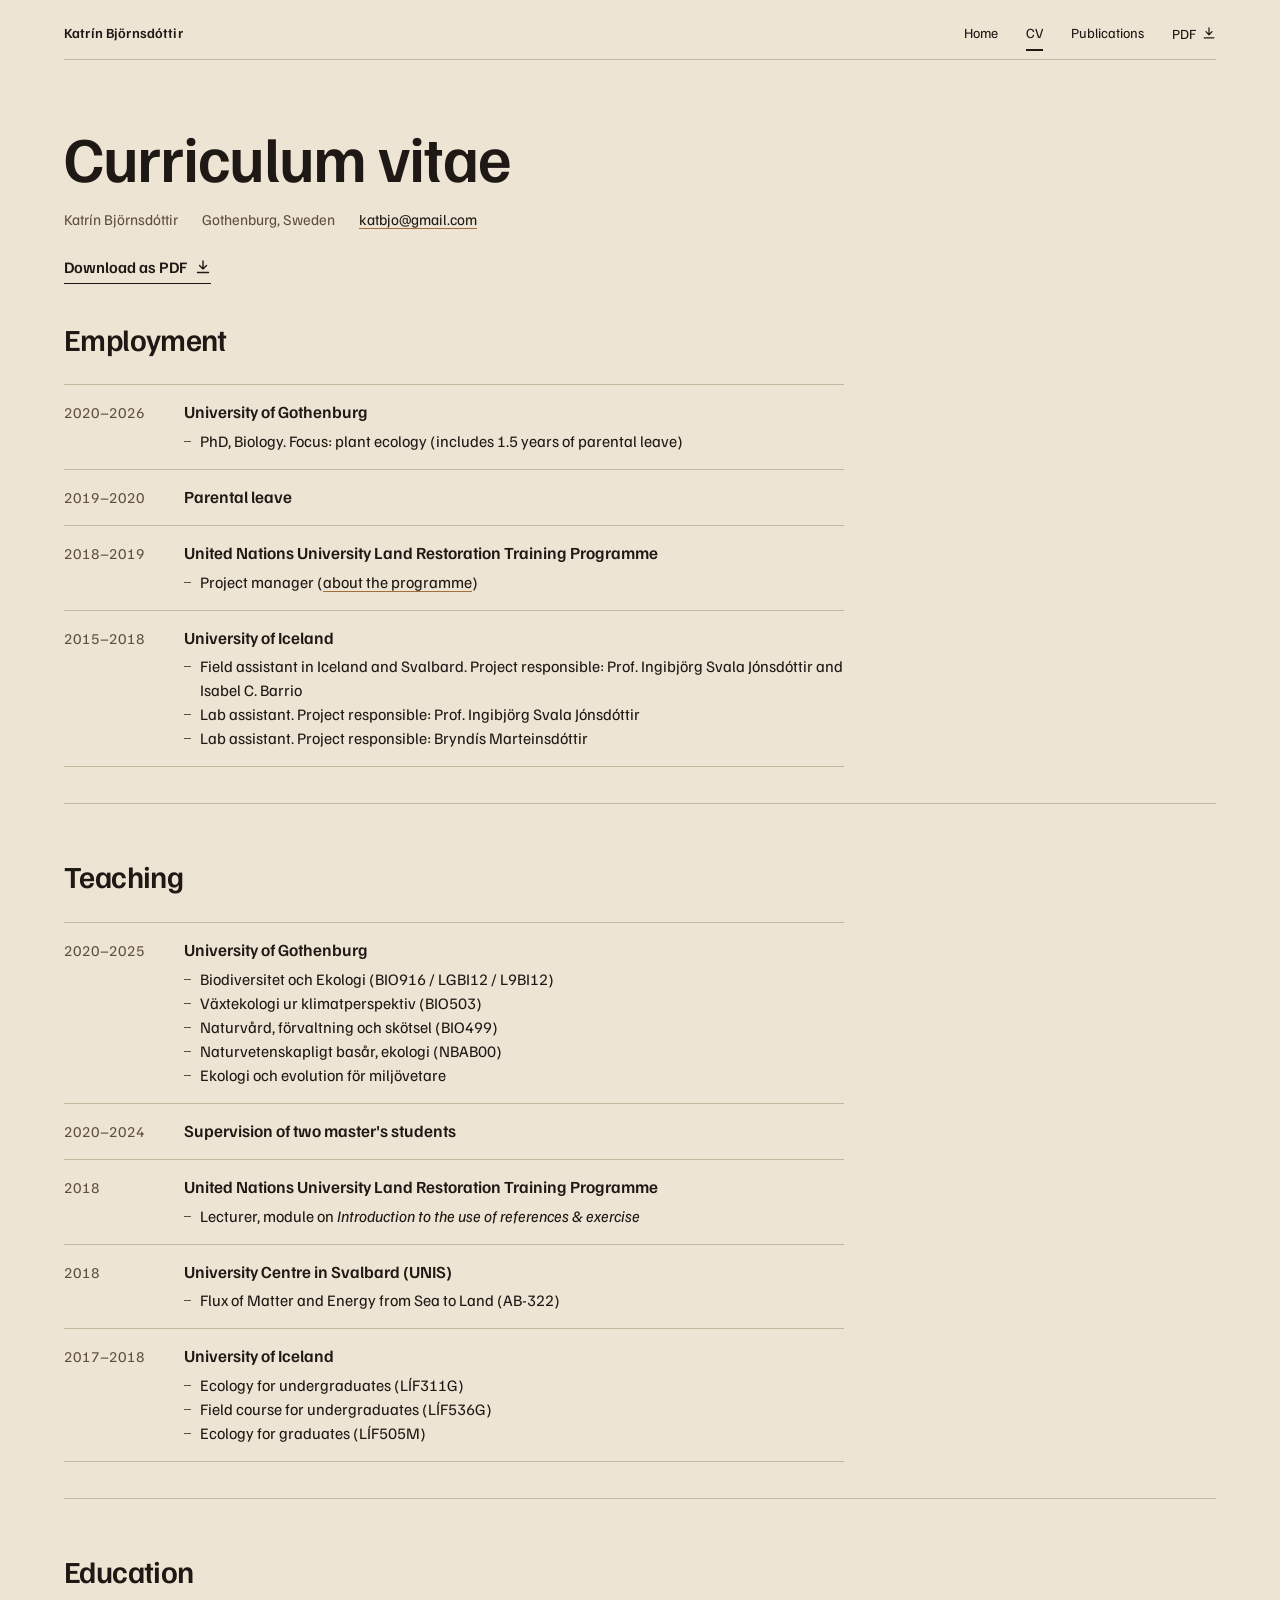
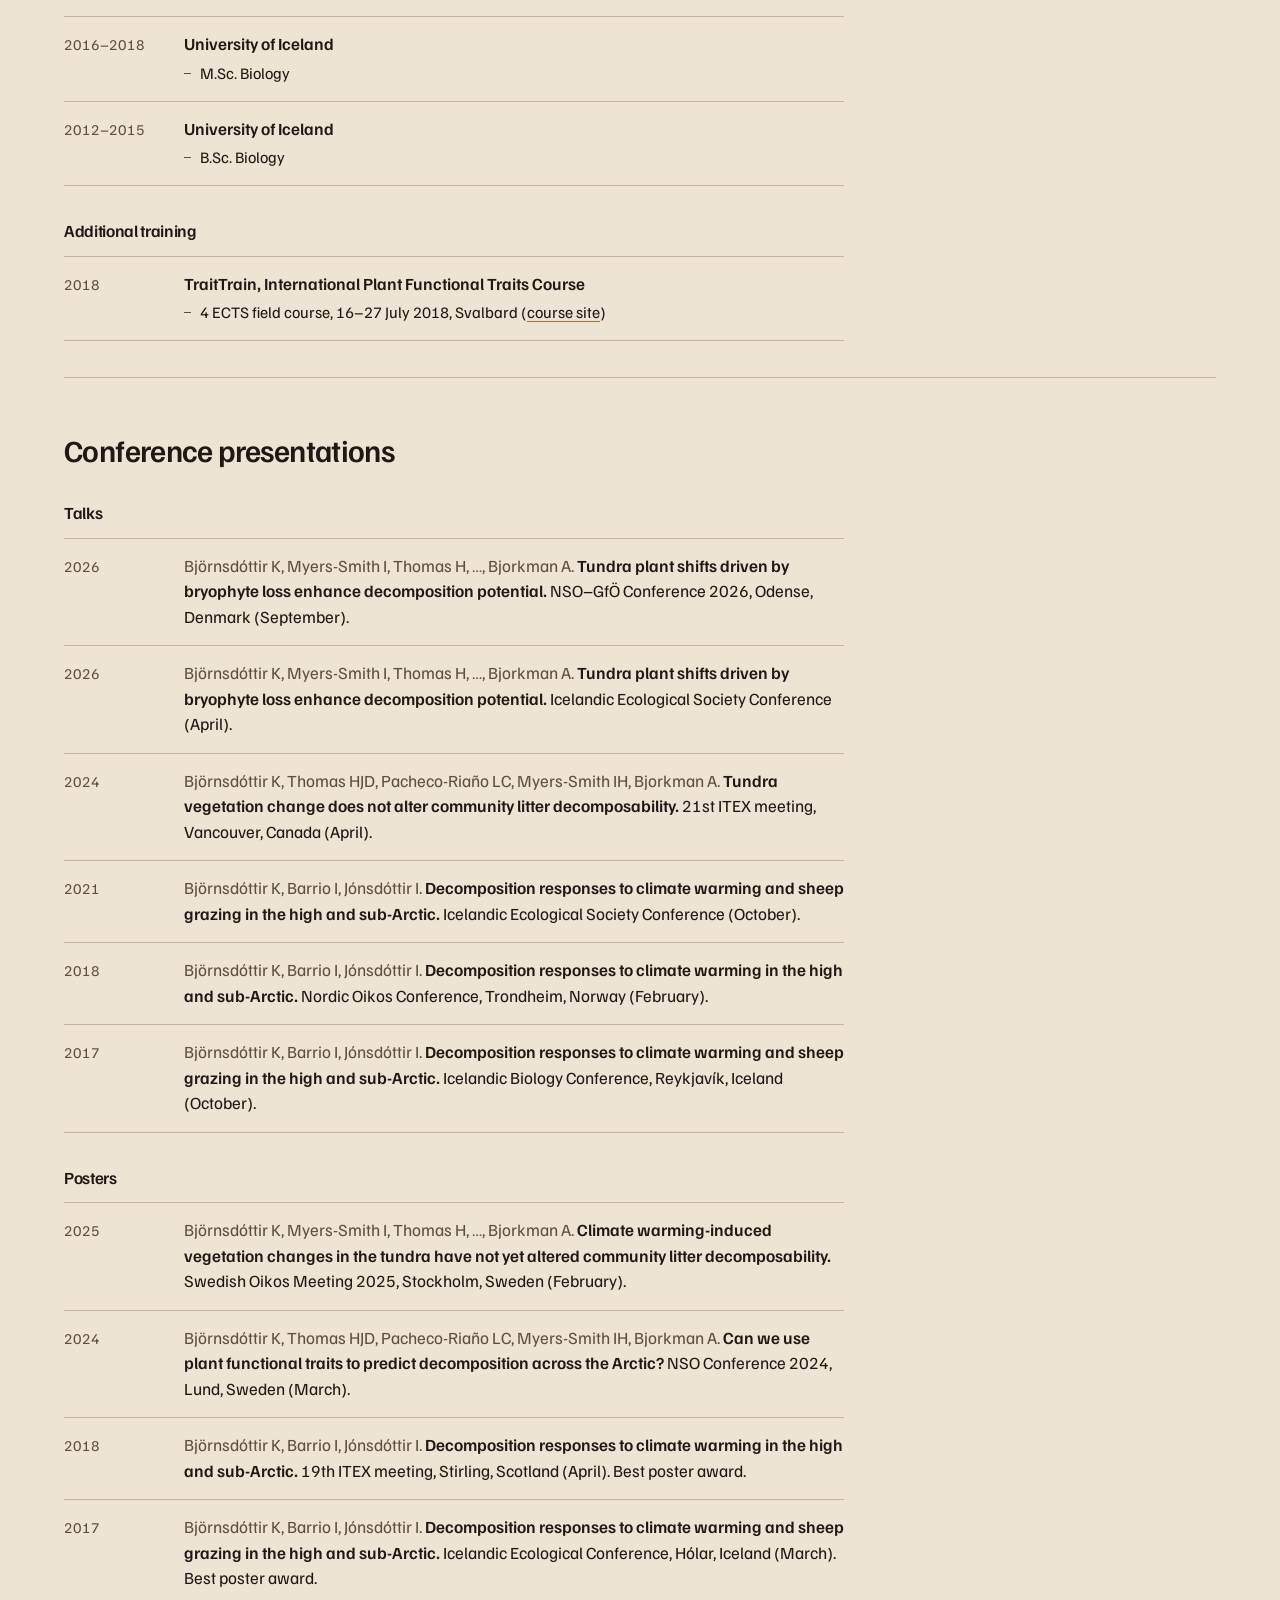
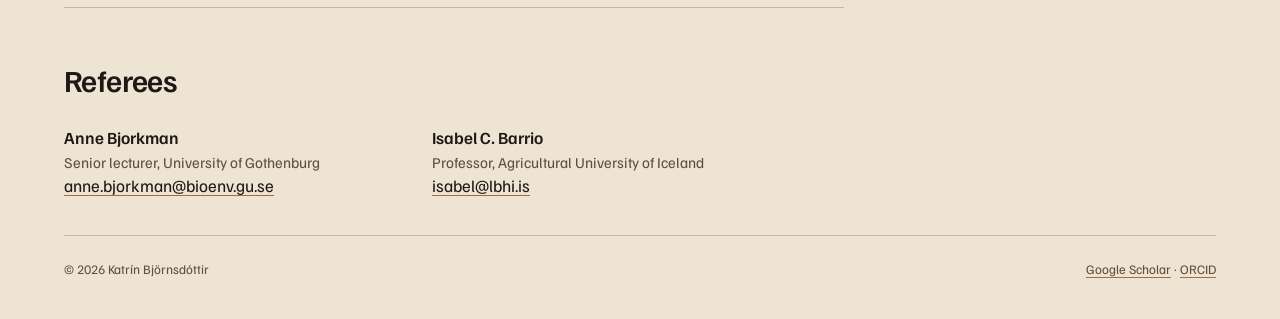
==== cv.html @ f055df45 "Rebuild site: hero landing page, CV and publications with PDF downloads Replace the 2019 page with a" ====
<!DOCTYPE html>
<html lang="en">
<head>
<meta charset="utf-8">
<meta name="viewport" content="width=device-width, initial-scale=1">
<title>CV · Katrín Björnsdóttir</title>
<meta name="description" content="Curriculum vitae of Katrín Björnsdóttir, plant ecologist, University of Gothenburg.">
<link rel="icon" href="favicon.ico">
<link rel="stylesheet" href="style.css">
</head>
<body>
<div class="page">
<header class="top">
  <a class="mark" href="index.html">Katrín Björnsdóttir</a>
  <nav class="nav" aria-label="Pages"><a href="index.html">Home</a><a href="cv.html" aria-current="page">CV</a><a href="publications.html">Publications</a><a class="dl" href="cv.pdf" download>PDF <svg class="ic" viewBox="0 0 16 16" aria-hidden="true"><path d="M8 2v8M4.5 6.5 8 10l3.5-3.5M2.5 13.5h11"/></svg></a></nav>
</header>
<main>

<div class="print-head"><span>Katrín Björnsdóttir · Curriculum vitae</span><span>Gothenburg, Sweden · katbjo@gmail.com</span></div>
<section id="employment">
  <figure class="cv-portrait"><img src="assets/images/Kata_3.jpg" alt="" width="2400" height="2863"></figure>
  <h1>Curriculum vitae</h1>
  <div class="meta"><span>Katrín Björnsdóttir</span><span>Gothenburg, Sweden</span><a href="mailto:katbjo@gmail.com">katbjo@gmail.com</a></div>
  <div class="actions"><a class="btn" href="cv.pdf" download>Download as PDF <svg class="ic" viewBox="0 0 16 16" aria-hidden="true"><path d="M8 2v8M4.5 6.5 8 10l3.5-3.5M2.5 13.5h11"/></svg></a></div>
  <h2>Employment</h2>
  <dl class="entries">
<div class="row"><dt>2020–2026</dt><dd><span class="org">University of Gothenburg</span>
<ul><li>PhD, Biology. Focus: plant ecology (includes 1.5 years of parental leave)</li></ul>
</dd></div>
<div class="row"><dt>2019–2020</dt><dd><span class="org">Parental leave</span>
</dd></div>
<div class="row"><dt>2018–2019</dt><dd><span class="org">United Nations University Land Restoration Training Programme</span>
<ul><li>Project manager (<a href="https://www.grocentre.is/lrt/about-lrt/mission-lrt">about the programme</a>)</li></ul>
</dd></div>
<div class="row"><dt>2015–2018</dt><dd><span class="org">University of Iceland</span>
<ul><li>Field assistant in Iceland and Svalbard. Project responsible: Prof. Ingibjörg Svala Jónsdóttir and Isabel C. Barrio</li><li>Lab assistant. Project responsible: Prof. Ingibjörg Svala Jónsdóttir</li><li>Lab assistant. Project responsible: Bryndís Marteinsdóttir</li></ul>
</dd></div>
</dl>
</section>
<section id="teaching">
  <h2>Teaching</h2>
  <dl class="entries">
<div class="row"><dt>2020–2025</dt><dd><span class="org">University of Gothenburg</span>
<ul><li>Biodiversitet och Ekologi (BIO916 / LGBI12 / L9BI12)</li><li>Växtekologi ur klimatperspektiv (BIO503)</li><li>Naturvård, förvaltning och skötsel (BIO499)</li><li>Naturvetenskapligt basår, ekologi (NBAB00)</li><li>Ekologi och evolution för miljövetare</li></ul>
</dd></div>
<div class="row"><dt>2020–2024</dt><dd><span class="org">Supervision of two master's students</span>
</dd></div>
<div class="row"><dt>2018</dt><dd><span class="org">United Nations University Land Restoration Training Programme</span>
<ul><li>Lecturer, module on <i>Introduction to the use of references &amp; exercise</i></li></ul>
</dd></div>
<div class="row"><dt>2018</dt><dd><span class="org">University Centre in Svalbard (UNIS)</span>
<ul><li>Flux of Matter and Energy from Sea to Land (AB-322)</li></ul>
</dd></div>
<div class="row"><dt>2017–2018</dt><dd><span class="org">University of Iceland</span>
<ul><li>Ecology for undergraduates (LÍF311G)</li><li>Field course for undergraduates (LÍF536G)</li><li>Ecology for graduates (LÍF505M)</li></ul>
</dd></div>
</dl>
</section>
<section id="education">
  <h2>Education</h2>
  <dl class="entries">
<div class="row"><dt>2016–2018</dt><dd><span class="org">University of Iceland</span>
<ul><li>M.Sc. Biology</li></ul>
</dd></div>
<div class="row"><dt>2012–2015</dt><dd><span class="org">University of Iceland</span>
<ul><li>B.Sc. Biology</li></ul>
</dd></div>
</dl>
  <h3>Additional training</h3>
  <dl class="entries">
<div class="row"><dt>2018</dt><dd><span class="org">TraitTrain, International Plant Functional Traits Course</span>
<ul><li>4 ECTS field course, 16–27 July 2018, Svalbard (<a href="https://biopraksis.w.uib.no/category/traittrain/">course site</a>)</li></ul>
</dd></div>
</dl>
</section>
<section id="conferences">
  <h2>Conference presentations</h2>
  <h3>Talks</h3>
  <dl class="entries talks">
<div class="row"><dt>2026</dt><dd><span class="authors">Björnsdóttir K, Myers-Smith I, Thomas H, …, Bjorkman A.</span> <span class="title">Tundra plant shifts driven by bryophyte loss enhance decomposition potential.</span> <span class="venue">NSO–GfÖ Conference 2026, Odense, Denmark (September).</span></dd></div>
<div class="row"><dt>2026</dt><dd><span class="authors">Björnsdóttir K, Myers-Smith I, Thomas H, …, Bjorkman A.</span> <span class="title">Tundra plant shifts driven by bryophyte loss enhance decomposition potential.</span> <span class="venue">Icelandic Ecological Society Conference (April).</span></dd></div>
<div class="row"><dt>2024</dt><dd><span class="authors">Björnsdóttir K, Thomas HJD, Pacheco-Riaño LC, Myers-Smith IH, Bjorkman A.</span> <span class="title">Tundra vegetation change does not alter community litter decomposability.</span> <span class="venue">21st ITEX meeting, Vancouver, Canada (April).</span></dd></div>
<div class="row"><dt>2021</dt><dd><span class="authors">Björnsdóttir K, Barrio I, Jónsdóttir I.</span> <span class="title">Decomposition responses to climate warming and sheep grazing in the high and sub-Arctic.</span> <span class="venue">Icelandic Ecological Society Conference (October).</span></dd></div>
<div class="row"><dt>2018</dt><dd><span class="authors">Björnsdóttir K, Barrio I, Jónsdóttir I.</span> <span class="title">Decomposition responses to climate warming in the high and sub-Arctic.</span> <span class="venue">Nordic Oikos Conference, Trondheim, Norway (February).</span></dd></div>
<div class="row"><dt>2017</dt><dd><span class="authors">Björnsdóttir K, Barrio I, Jónsdóttir I.</span> <span class="title">Decomposition responses to climate warming and sheep grazing in the high and sub-Arctic.</span> <span class="venue">Icelandic Biology Conference, Reykjavík, Iceland (October).</span></dd></div>
</dl>
  <h3>Posters</h3>
  <dl class="entries talks">
<div class="row"><dt>2025</dt><dd><span class="authors">Björnsdóttir K, Myers-Smith I, Thomas H, …, Bjorkman A.</span> <span class="title">Climate warming-induced vegetation changes in the tundra have not yet altered community litter decomposability.</span> <span class="venue">Swedish Oikos Meeting 2025, Stockholm, Sweden (February).</span></dd></div>
<div class="row"><dt>2024</dt><dd><span class="authors">Björnsdóttir K, Thomas HJD, Pacheco-Riaño LC, Myers-Smith IH, Bjorkman A.</span> <span class="title">Can we use plant functional traits to predict decomposition across the Arctic?</span> <span class="venue">NSO Conference 2024, Lund, Sweden (March).</span></dd></div>
<div class="row"><dt>2018</dt><dd><span class="authors">Björnsdóttir K, Barrio I, Jónsdóttir I.</span> <span class="title">Decomposition responses to climate warming in the high and sub-Arctic.</span> <span class="venue">19th ITEX meeting, Stirling, Scotland (April). Best poster award.</span></dd></div>
<div class="row"><dt>2017</dt><dd><span class="authors">Björnsdóttir K, Barrio I, Jónsdóttir I.</span> <span class="title">Decomposition responses to climate warming and sheep grazing in the high and sub-Arctic.</span> <span class="venue">Icelandic Ecological Conference, Hólar, Iceland (March). Best poster award.</span></dd></div>
</dl>
  <h2 style="margin-top:56px">Referees</h2>
  <div class="refs"><div><div class="name">Anne Bjorkman</div><div class="role">Senior lecturer, University of Gothenburg</div><a href="mailto:anne.bjorkman@bioenv.gu.se">anne.bjorkman@bioenv.gu.se</a></div><div><div class="name">Isabel C. Barrio</div><div class="role">Professor, Agricultural University of Iceland</div><a href="mailto:isabel@lbhi.is">isabel@lbhi.is</a></div></div>
</section>
</main>
<footer><span>© 2026 Katrín Björnsdóttir</span><span><a href="https://scholar.google.com/citations?user=JCbwGB4AAAAJ&hl=en">Google Scholar</a> · <a href="https://orcid.org/0000-0001-7421-9441">ORCID</a></span></footer>
</div>
</body>
</html>
---- style.css ----
@font-face{font-family:"Familjen Grotesk";src:url(assets/fonts/familjen-grotesk.woff2) format("woff2");font-weight:400 700;font-style:normal;font-display:swap}
@font-face{font-family:"Familjen Grotesk";src:url(assets/fonts/familjen-grotesk-italic.woff2) format("woff2");font-weight:400 700;font-style:italic;font-display:swap}
@font-face{font-family:"Montserrat";src:url(assets/fonts/montserrat.woff2) format("woff2");font-weight:100 900;font-style:normal;font-display:swap}

:root{
  --ground:#EDE4D3;      /* dry tundra soil, very pale brown */
  --ink:#1F1915;         /* tephra black */
  --ink-2:#5E4F40;       /* secondary, tinted from the ground hue */
  --rule:#C6B69C;
  --humus:#5C4330;       /* selection, scrollbar */
  --ochre:#A0703C;       /* resting link underline */
  --measure:66ch;
  --block:calc(120px + var(--measure));
  --ease:cubic-bezier(.16,1,.3,1);
}
*{box-sizing:border-box}
html{background:var(--ground);color:var(--ink);font-family:"Familjen Grotesk",system-ui,sans-serif;font-size:17px;line-height:1.5;scroll-behavior:smooth;scrollbar-color:var(--humus) var(--ground);-webkit-text-size-adjust:100%}
@media (prefers-reduced-motion:reduce){html{scroll-behavior:auto}}
body{margin:0;min-height:100vh;background:var(--ground)}
::selection{background:var(--humus);color:var(--ground)}
a{color:inherit;text-decoration-line:underline;text-decoration-thickness:1px;text-underline-offset:.2em;text-decoration-color:var(--ochre);transition:text-decoration-thickness .15s var(--ease)}
a:hover{text-decoration-thickness:2px}
a:focus-visible,button:focus-visible{outline:2px solid var(--ink);outline-offset:3px}
p{margin:0 0 1em;max-width:var(--measure);text-wrap:pretty}
h1,h2,h3{font-weight:600;letter-spacing:-0.02em;text-wrap:balance;margin:0}
ul,ol{margin:0;padding:0;list-style:none}
strong,b{font-weight:600}
img{display:block;max-width:100%;height:auto}
.ic{width:1em;height:1em;stroke:currentColor;fill:none;stroke-width:1.4;stroke-linecap:round;stroke-linejoin:round;vertical-align:-.12em}

/* content column */
.page{min-width:0;padding:0 clamp(24px,5vw,72px)}
.top{display:flex;justify-content:space-between;align-items:baseline;gap:24px;height:60px;padding-top:22px;border-bottom:1px solid var(--rule)}
.top .mark{font-size:14px;font-weight:600;letter-spacing:.01em;text-decoration:none}
.nav{display:flex;gap:28px;font-size:14px}
.nav a{text-decoration:none;padding-bottom:6px;border-bottom:1px solid transparent}
.nav a:hover{border-bottom-color:var(--ink)}
.nav a[aria-current]{border-bottom:2px solid var(--ink)}
.nav .dl{display:inline-flex;align-items:center;gap:6px}


section{padding:56px 0 36px;border-top:1px solid var(--rule)}
section:first-of-type{border-top:0;padding-top:64px}
.now{font-size:16px;color:var(--ink-2);max-width:40em}
h1{font-size:clamp(40px,5.2vw,64px);line-height:1;margin:0 0 20px}
.hero h1{font-family:"Montserrat","Familjen Grotesk",system-ui,sans-serif;font-size:clamp(26px,10.4cqw,64px);line-height:1.05;white-space:nowrap;font-weight:200;letter-spacing:-0.01em}
.hero h1 b{font-weight:700}
.sub{font-size:clamp(18px,1.6vw,21px);line-height:1.4;color:var(--ink);max-width:36em;margin:0 0 28px}
.lede-row{display:grid;grid-template-columns:minmax(0,1fr) 200px;gap:48px;align-items:start;max-width:var(--block)}
.lede-row>div:first-child{container-type:inline-size;min-width:0}
.portrait{margin:8px 0 0}
.portrait img{width:100%;aspect-ratio:2400/2863;object-fit:cover;border:1px solid var(--rule)}
.portrait figcaption{font-size:13px;color:var(--ink-2);margin-top:8px}
h2{font-size:clamp(24px,2.4vw,32px);line-height:1.1;margin:0 0 28px}
h3{font-size:17px;margin:32px 0 12px}
.meta{display:flex;flex-wrap:wrap;gap:6px 24px;font-size:15px;color:var(--ink-2);margin:0 0 24px}
.meta a{color:var(--ink)}
.two{display:grid;grid-template-columns:repeat(2,minmax(0,1fr));gap:28px 56px;max-width:calc(var(--measure)*1.45);margin-top:40px}
@media (max-width:640px){.two{grid-template-columns:1fr}}
.two h3{margin-top:0}

.btn{display:inline-flex;align-items:center;gap:8px;font-size:16px;font-weight:600;text-decoration:none;padding:0 0 4px;box-shadow:0 1px 0 var(--ink);transition:box-shadow .15s var(--ease)}
.btn:hover{box-shadow:0 2px 0 var(--ink)}
.btn .ic{width:16px;height:16px}
.actions{display:flex;flex-wrap:wrap;gap:8px 32px;margin:0 0 40px}

dl.entries{margin:0;display:grid;grid-template-columns:120px minmax(0,1fr);max-width:var(--block)}
dl.entries .row:first-child dt,dl.entries .row:first-child dd{border-top:1px solid var(--rule)}
dl.entries .row{display:contents}
dl.entries dt,dl.entries dd{margin:0;padding:14px 0 16px;border-bottom:1px solid var(--rule)}
dl.entries dt{font-variant-numeric:tabular-nums;color:var(--ink-2);font-size:15px;padding-top:16px}
dl.entries .org{font-weight:600}
dl.entries ul{margin-top:4px}
dl.entries li{position:relative;padding-left:16px;color:var(--ink);font-size:16px}
dl.entries li::before{content:"";position:absolute;left:0;top:.75em;width:7px;height:1px;background:var(--ink-2)}
dl.talks .authors,dl.pubs .authors{color:var(--ink-2)}
dl.talks .title,dl.pubs .title{font-weight:600}
dl.pubs .venue{font-style:italic}
dl.pubs .doi{display:inline-block;margin-left:2px;font-size:15px;color:var(--ink-2);text-decoration-color:var(--rule)}

.refs{display:grid;grid-template-columns:repeat(auto-fit,minmax(260px,320px));gap:24px 48px;max-width:var(--block)}
.refs .name{font-weight:600}
.refs .role{color:var(--ink-2);font-size:15px}
.contact{display:grid;grid-template-columns:repeat(auto-fit,minmax(180px,220px));gap:16px 40px;font-size:16px;max-width:var(--block)}
.contact a{text-decoration:none;border-bottom:1px solid var(--rule);padding-bottom:2px;display:inline-flex;gap:8px;align-items:center}
.contact a:hover{border-bottom-color:var(--ink)}
.contact .k{display:block;font-size:13px;color:var(--ink-2);margin-bottom:4px}

/* hero landing */
.is-hero{min-height:100vh;min-height:100dvh}
.is-hero .page{display:flex;flex-direction:column;min-height:100vh;min-height:100dvh;position:relative;padding-left:0;padding-right:0}
.is-hero .top{margin:0 clamp(24px,5vw,72px);position:relative;z-index:2}
.is-hero main{flex:1;display:flex}
.hero{position:relative;flex:1;display:flex;align-items:center;border-top:0;padding:48px clamp(24px,5vw,72px) 64px;overflow:hidden}
.hero .bg{position:absolute;inset:0;width:100%;height:100%;object-fit:cover;object-position:50% 55%;opacity:.36;mix-blend-mode:multiply;pointer-events:none;z-index:0}
.hero-in{position:relative;z-index:1;display:grid;grid-template-columns:minmax(0,1fr) 240px;gap:56px;align-items:center;width:100%;max-width:1040px}
.hero-text{container-type:inline-size;min-width:0}
.hero h1{margin-bottom:22px}
.hero .sub{font-size:clamp(18px,1.55vw,21px);max-width:30em;margin-bottom:32px;text-wrap:pretty}
.hero .actions{margin:0 0 28px}
.hero .links{display:flex;flex-wrap:wrap;gap:8px 22px;font-size:15px}
.hero .links a{text-decoration:none;color:var(--ink);display:inline-flex;align-items:center;gap:5px;border-bottom:1px solid var(--rule);padding-bottom:2px}
.hero .links a:hover{border-bottom-color:var(--ink)}
.hero .links .ic{width:13px;height:13px;color:var(--ink-2)}
.portrait.round{width:240px;justify-self:end}
.portrait.round img{aspect-ratio:1;border-radius:50%;object-fit:cover;object-position:50% 28%;border:1px solid var(--rule)}
@media (max-width:900px){
  .is-hero .top{margin:0 16px}
  .hero{padding:24px 16px 48px;align-items:flex-start}
  .hero-in{grid-template-columns:1fr;gap:24px}
  .portrait.round{width:128px;justify-self:start;order:-1}
  .hero .bg{opacity:.32}
}
footer{border-top:1px solid var(--rule);padding:24px 0 40px;font-size:13px;color:var(--ink-2);display:flex;justify-content:space-between;gap:24px;flex-wrap:wrap}

@media (max-width:900px){
  .page{padding:0 16px}
  .top{height:auto;padding:16px 0 12px;flex-wrap:wrap}
  .nav{gap:20px}
  .lede-row{grid-template-columns:1fr;gap:20px}
  .portrait{width:132px;order:-1}
  section{padding:40px 0 24px}
  dl.entries{grid-template-columns:1fr}
  dl.entries dt{padding:14px 0 0;border-bottom:0;font-size:14px}
  dl.entries dd{padding-top:2px}
}

@media print{
  @page{size:A4;margin:16mm 16mm 18mm}
  html{background:#fff;font-size:10.5pt}
  body{display:block;background:#fff}
  .top,.actions,footer{display:none!important}
  .page{padding:0}
  section{padding:18pt 0 6pt;break-inside:auto}
  h1{font-size:26pt}h2{font-size:15pt;margin-bottom:10pt}
  dl.entries{max-width:none;grid-template-columns:78pt 1fr}
  dl.entries dt,dl.entries dd{padding:6pt 0 7pt;break-inside:avoid}
  a{text-decoration:none;color:inherit}
  a[href^="http"]{text-decoration:underline;text-decoration-color:var(--rule);text-underline-offset:.15em}
  dl.pubs .doi{color:var(--ink-2)}
  .print-head{display:flex;justify-content:space-between;align-items:baseline;border-bottom:1px solid var(--ink);padding-bottom:6pt;margin-bottom:6pt;font-size:9.5pt;color:var(--ink-2)}
}
.print-head,.cv-portrait{display:none}
@media print{.print-head{display:flex}.cv-portrait{display:block;float:right;margin:0 0 12pt 18pt}.cv-portrait img{width:96pt;height:96pt;border-radius:50%;object-fit:cover;object-position:50% 28%;border:1px solid var(--rule)}}
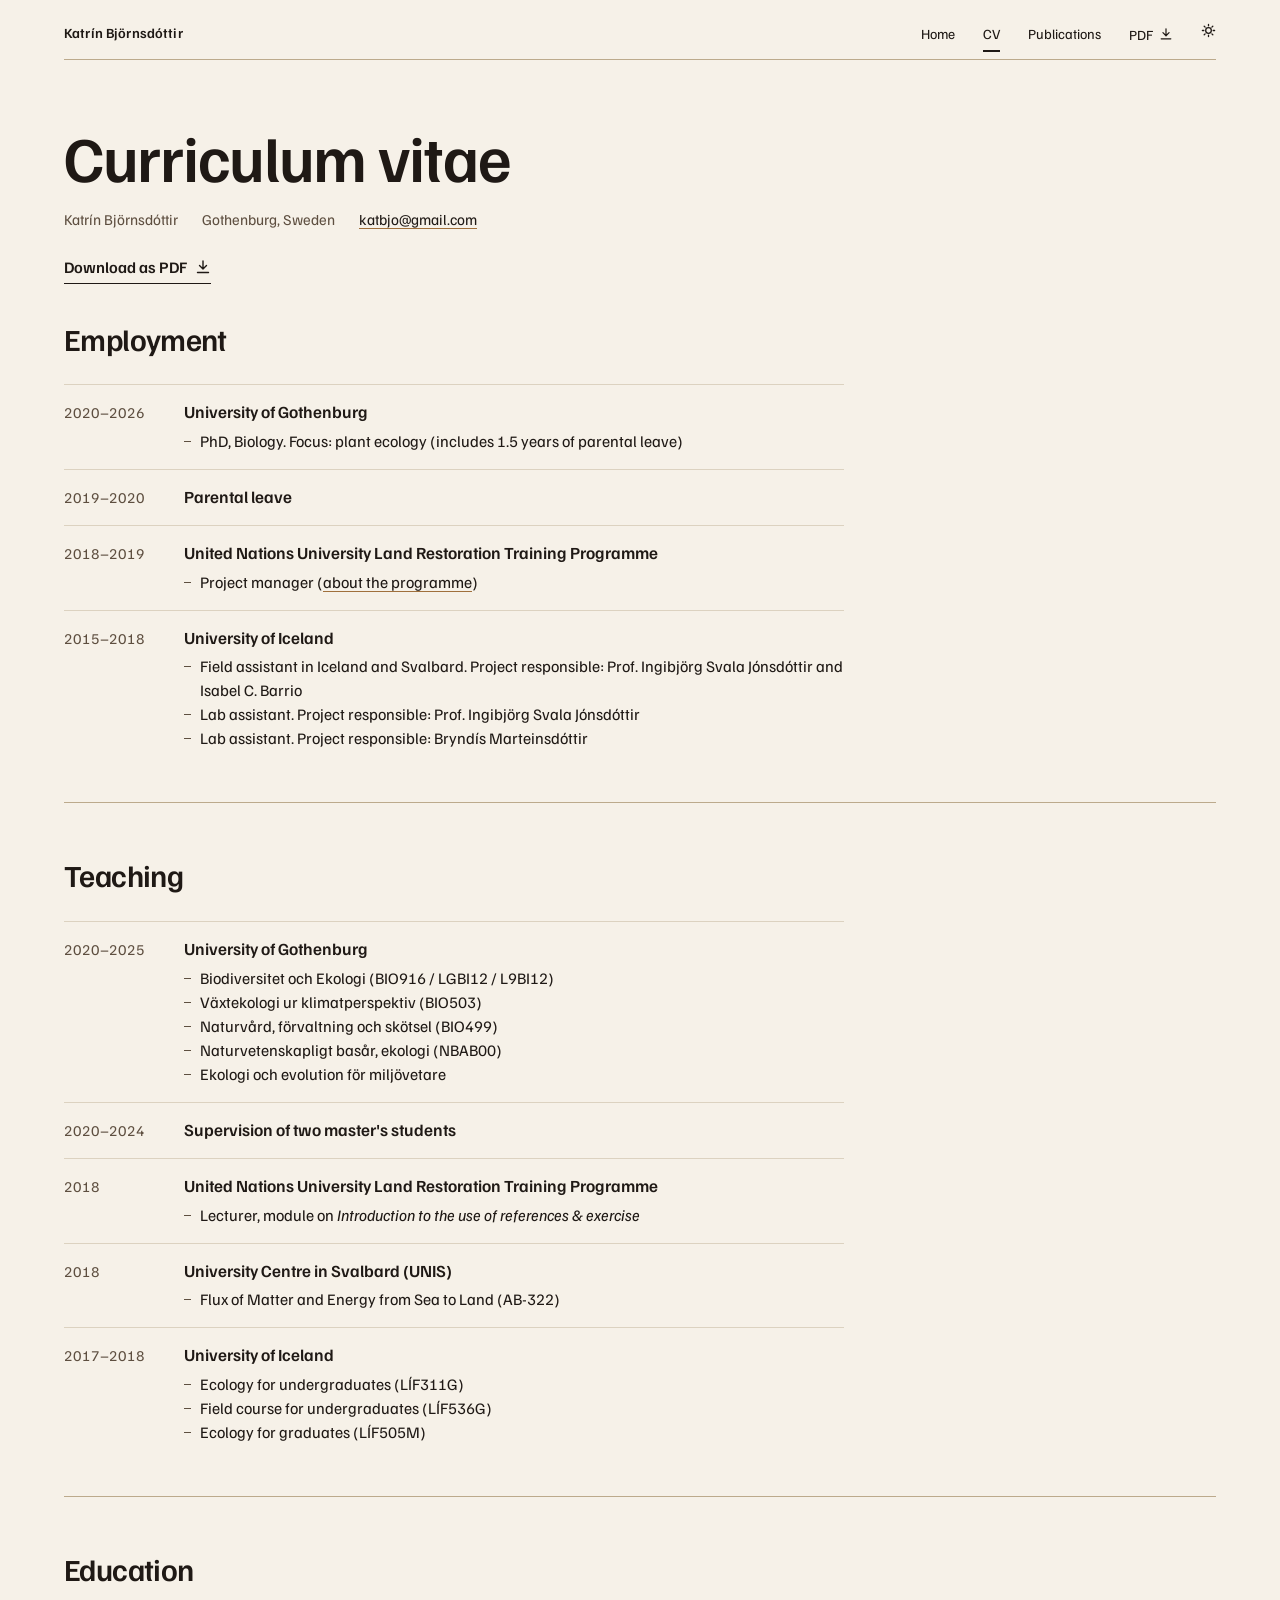
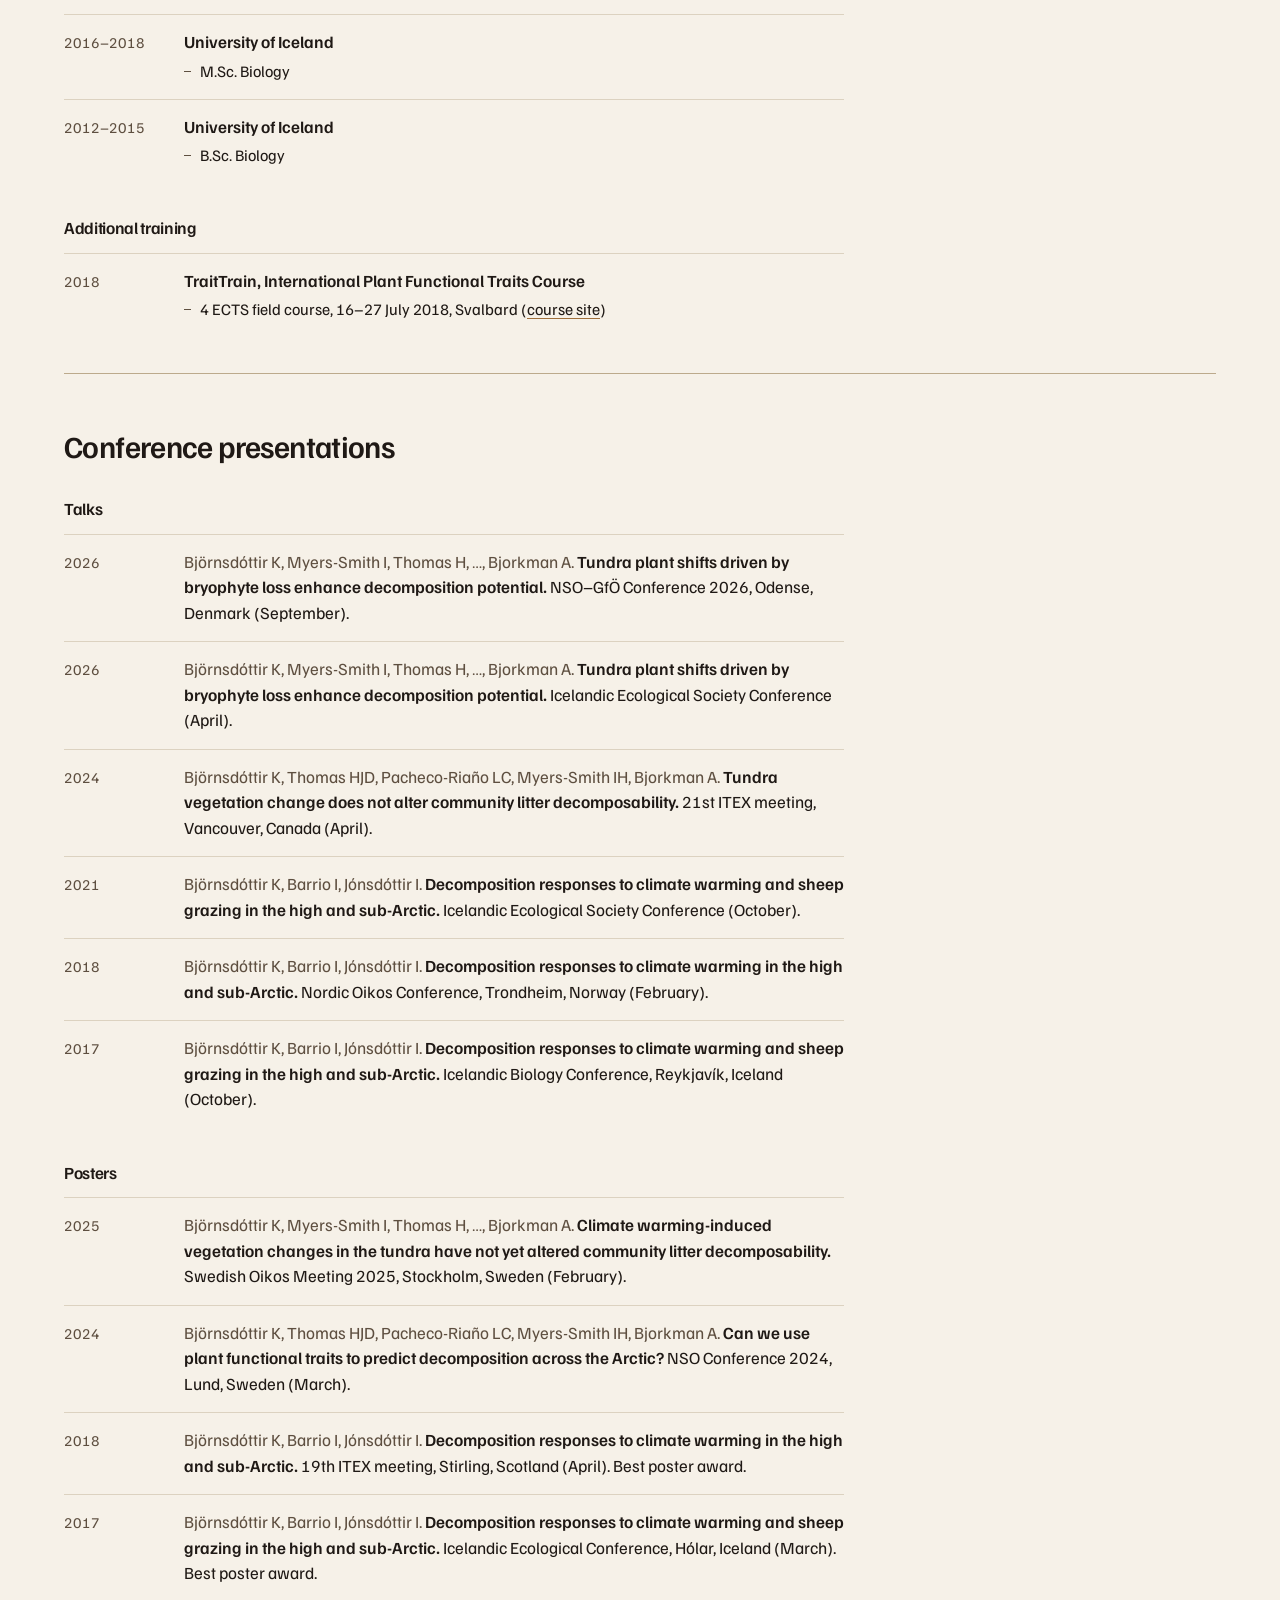
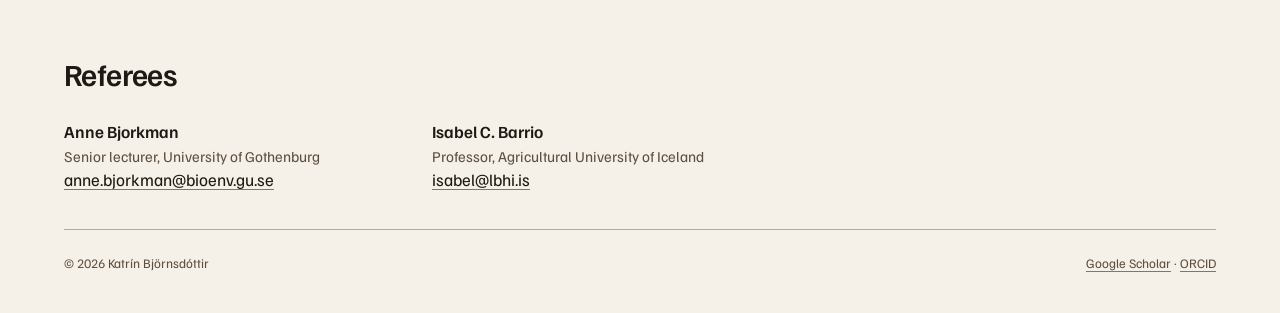
==== commit 9168f9cb: "Hero at the bottom of the screen, lighter ground, dark mode Co-Authored-By: Claude Opus 5.5 (1M cont" ====
--- a/cv.html
+++ b/cv.html
@@ -7,12 +7,14 @@
 <meta name="description" content="Curriculum vitae of Katrín Björnsdóttir, plant ecologist, University of Gothenburg.">
 <link rel="icon" href="favicon.ico">
 <link rel="stylesheet" href="style.css">
+<script>try{var t=localStorage.getItem("theme");if(t)document.documentElement.dataset.theme=t}catch(e){}</script>
+<script src="assets/theme.js" defer></script>
 </head>
 <body>
 <div class="page">
 <header class="top">
   <a class="mark" href="index.html">Katrín Björnsdóttir</a>
-  <nav class="nav" aria-label="Pages"><a href="index.html">Home</a><a href="cv.html" aria-current="page">CV</a><a href="publications.html">Publications</a><a class="dl" href="cv.pdf" download>PDF <svg class="ic" viewBox="0 0 16 16" aria-hidden="true"><path d="M8 2v8M4.5 6.5 8 10l3.5-3.5M2.5 13.5h11"/></svg></a></nav>
+  <nav class="nav" aria-label="Pages"><a href="index.html">Home</a><a href="cv.html" aria-current="page">CV</a><a href="publications.html">Publications</a><a class="dl" href="cv.pdf" download>PDF <svg class="ic" viewBox="0 0 16 16" aria-hidden="true"><path d="M8 2v8M4.5 6.5 8 10l3.5-3.5M2.5 13.5h11"/></svg></a><button class="theme-toggle" type="button" aria-label="Toggle dark mode"><svg class="ic sun" viewBox="0 0 16 16" aria-hidden="true"><circle cx="8" cy="8" r="3"/><path d="M8 1.5v1.5M8 13v1.5M1.5 8H3M13 8h1.5M3.4 3.4l1 1M11.6 11.6l1 1M3.4 12.6l1-1M11.6 4.4l1-1"/></svg><svg class="ic moon" viewBox="0 0 16 16" aria-hidden="true"><path d="M13.5 9.5A5.5 5.5 0 0 1 6.5 2.5a5.5 5.5 0 1 0 7 7z"/></svg></button></nav>
 </header>
 <main>
 
--- a/style.css
+++ b/style.css
@@ -4,15 +4,26 @@
 @font-face{font-family:"Montserrat";src:url(assets/fonts/montserrat.woff2) format("woff2");font-weight:100 900;font-style:normal;font-display:swap}
 
 :root{
-  --ground:#EDE4D3;      /* dry tundra soil, very pale brown */
+  --ground:#F6F1E8;      /* dry tundra soil, bleached almost to white */
   --ink:#1F1915;         /* tephra black */
   --ink-2:#5E4F40;       /* secondary, tinted from the ground hue */
-  --rule:#C6B69C;
+  --rule:#BCAA8C;        /* section rules */
+  --rule-2:#DCD2C0;      /* row rules, lighter and thinner */
   --humus:#5C4330;       /* selection, scrollbar */
   --ochre:#A0703C;       /* resting link underline */
+  --lede:#3E3229;        /* hero introduction */
+  --bg-opacity:.36;
+  --bg-blend:multiply;
   --measure:66ch;
   --block:calc(120px + var(--measure));
   --ease:cubic-bezier(.16,1,.3,1);
+}
+/* dark: peat at night. Screen only, so print and PDFs stay light */
+@media screen{
+  :root[data-theme="dark"]{--ground:#1B1612;--ink:#EDE4D3;--ink-2:#B3A38E;--rule:#4F4235;--rule-2:#342B23;--humus:#C9A57A;--ochre:#C28A4E;--lede:#D9CDBB;--bg-opacity:.2;--bg-blend:luminosity;color-scheme:dark}
+}
+@media screen and (prefers-color-scheme:dark){
+  :root:not([data-theme="light"]){--ground:#1B1612;--ink:#EDE4D3;--ink-2:#B3A38E;--rule:#4F4235;--rule-2:#342B23;--humus:#C9A57A;--ochre:#C28A4E;--lede:#D9CDBB;--bg-opacity:.2;--bg-blend:luminosity;color-scheme:dark}
 }
 *{box-sizing:border-box}
 html{background:var(--ground);color:var(--ink);font-family:"Familjen Grotesk",system-ui,sans-serif;font-size:17px;line-height:1.5;scroll-behavior:smooth;scrollbar-color:var(--humus) var(--ground);-webkit-text-size-adjust:100%}
@@ -34,31 +45,27 @@
 .top{display:flex;justify-content:space-between;align-items:baseline;gap:24px;height:60px;padding-top:22px;border-bottom:1px solid var(--rule)}
 .top .mark{font-size:14px;font-weight:600;letter-spacing:.01em;text-decoration:none}
 .nav{display:flex;gap:28px;font-size:14px}
-.nav a{text-decoration:none;padding-bottom:6px;border-bottom:1px solid transparent}
+.nav a{text-decoration:none;padding-bottom:6px;border-bottom:1px solid transparent;transition:border-color .15s var(--ease)}
 .nav a:hover{border-bottom-color:var(--ink)}
 .nav a[aria-current]{border-bottom:2px solid var(--ink)}
 .nav .dl{display:inline-flex;align-items:center;gap:6px}
+.theme-toggle{appearance:none;background:none;border:0;padding:0 0 6px;margin:0;color:inherit;font:inherit;cursor:pointer;display:inline-flex;align-items:center;align-self:baseline}
+.theme-toggle .ic{width:15px;height:15px}
+.theme-toggle .moon,:root[data-theme="dark"] .theme-toggle .sun{display:none}
+:root[data-theme="dark"] .theme-toggle .moon{display:inline}
+@media (prefers-color-scheme:dark){:root:not([data-theme="light"]) .theme-toggle .sun{display:none}:root:not([data-theme="light"]) .theme-toggle .moon{display:inline}}
 
 
 section{padding:56px 0 36px;border-top:1px solid var(--rule)}
 section:first-of-type{border-top:0;padding-top:64px}
-.now{font-size:16px;color:var(--ink-2);max-width:40em}
 h1{font-size:clamp(40px,5.2vw,64px);line-height:1;margin:0 0 20px}
 .hero h1{font-family:"Montserrat","Familjen Grotesk",system-ui,sans-serif;font-size:clamp(26px,10.4cqw,64px);line-height:1.05;white-space:nowrap;font-weight:200;letter-spacing:-0.01em}
 .hero h1 b{font-weight:700}
 .sub{font-size:clamp(18px,1.6vw,21px);line-height:1.4;color:var(--ink);max-width:36em;margin:0 0 28px}
-.lede-row{display:grid;grid-template-columns:minmax(0,1fr) 200px;gap:48px;align-items:start;max-width:var(--block)}
-.lede-row>div:first-child{container-type:inline-size;min-width:0}
-.portrait{margin:8px 0 0}
-.portrait img{width:100%;aspect-ratio:2400/2863;object-fit:cover;border:1px solid var(--rule)}
-.portrait figcaption{font-size:13px;color:var(--ink-2);margin-top:8px}
 h2{font-size:clamp(24px,2.4vw,32px);line-height:1.1;margin:0 0 28px}
 h3{font-size:17px;margin:32px 0 12px}
 .meta{display:flex;flex-wrap:wrap;gap:6px 24px;font-size:15px;color:var(--ink-2);margin:0 0 24px}
 .meta a{color:var(--ink)}
-.two{display:grid;grid-template-columns:repeat(2,minmax(0,1fr));gap:28px 56px;max-width:calc(var(--measure)*1.45);margin-top:40px}
-@media (max-width:640px){.two{grid-template-columns:1fr}}
-.two h3{margin-top:0}
 
 .btn{display:inline-flex;align-items:center;gap:8px;font-size:16px;font-weight:600;text-decoration:none;padding:0 0 4px;box-shadow:0 1px 0 var(--ink);transition:box-shadow .15s var(--ease)}
 .btn:hover{box-shadow:0 2px 0 var(--ink)}
@@ -66,9 +73,10 @@
 .actions{display:flex;flex-wrap:wrap;gap:8px 32px;margin:0 0 40px}
 
 dl.entries{margin:0;display:grid;grid-template-columns:120px minmax(0,1fr);max-width:var(--block)}
-dl.entries .row:first-child dt,dl.entries .row:first-child dd{border-top:1px solid var(--rule)}
+dl.entries .row:first-child dt,dl.entries .row:first-child dd{border-top:.5px solid var(--rule-2)}
 dl.entries .row{display:contents}
-dl.entries dt,dl.entries dd{margin:0;padding:14px 0 16px;border-bottom:1px solid var(--rule)}
+dl.entries dt,dl.entries dd{margin:0;padding:14px 0 16px;border-bottom:.5px solid var(--rule-2)}
+dl.entries .row:last-child dt,dl.entries .row:last-child dd{border-bottom:0}
 dl.entries dt{font-variant-numeric:tabular-nums;color:var(--ink-2);font-size:15px;padding-top:16px}
 dl.entries .org{font-weight:600}
 dl.entries ul{margin-top:4px}
@@ -82,22 +90,18 @@
 .refs{display:grid;grid-template-columns:repeat(auto-fit,minmax(260px,320px));gap:24px 48px;max-width:var(--block)}
 .refs .name{font-weight:600}
 .refs .role{color:var(--ink-2);font-size:15px}
-.contact{display:grid;grid-template-columns:repeat(auto-fit,minmax(180px,220px));gap:16px 40px;font-size:16px;max-width:var(--block)}
-.contact a{text-decoration:none;border-bottom:1px solid var(--rule);padding-bottom:2px;display:inline-flex;gap:8px;align-items:center}
-.contact a:hover{border-bottom-color:var(--ink)}
-.contact .k{display:block;font-size:13px;color:var(--ink-2);margin-bottom:4px}
 
 /* hero landing */
 .is-hero{min-height:100vh;min-height:100dvh}
 .is-hero .page{display:flex;flex-direction:column;min-height:100vh;min-height:100dvh;position:relative;padding-left:0;padding-right:0}
 .is-hero .top{margin:0 clamp(24px,5vw,72px);position:relative;z-index:2}
 .is-hero main{flex:1;display:flex}
-.hero{position:relative;flex:1;display:flex;align-items:center;border-top:0;padding:48px clamp(24px,5vw,72px) 64px;overflow:hidden}
-.hero .bg{position:absolute;inset:0;width:100%;height:100%;object-fit:cover;object-position:50% 55%;opacity:.36;mix-blend-mode:multiply;pointer-events:none;z-index:0}
-.hero-in{position:relative;z-index:1;display:grid;grid-template-columns:minmax(0,1fr) 240px;gap:56px;align-items:center;width:100%;max-width:1040px}
+.hero{position:relative;flex:1;display:flex;align-items:flex-end;border-top:0;padding:48px clamp(24px,5vw,72px) 64px;overflow:hidden}
+.hero .bg{position:absolute;inset:0;width:100%;height:100%;object-fit:cover;object-position:50% 55%;opacity:var(--bg-opacity);mix-blend-mode:var(--bg-blend);pointer-events:none;z-index:0}
+.hero-in{position:relative;z-index:1;display:grid;grid-template-columns:minmax(0,1fr) 240px;gap:56px;align-items:end;width:100%;max-width:1040px}
 .hero-text{container-type:inline-size;min-width:0}
 .hero h1{margin-bottom:22px}
-.hero .sub{font-size:clamp(18px,1.55vw,21px);max-width:30em;margin-bottom:32px;text-wrap:pretty}
+.hero .sub{font-size:clamp(18px,1.55vw,21px);max-width:30em;margin-bottom:32px;text-wrap:pretty;color:var(--lede)}
 .hero .actions{margin:0 0 28px}
 .hero .links{display:flex;flex-wrap:wrap;gap:8px 22px;font-size:15px}
 .hero .links a{text-decoration:none;color:var(--ink);display:inline-flex;align-items:center;gap:5px;border-bottom:1px solid var(--rule);padding-bottom:2px}
@@ -107,10 +111,10 @@
 .portrait.round img{aspect-ratio:1;border-radius:50%;object-fit:cover;object-position:50% 28%;border:1px solid var(--rule)}
 @media (max-width:900px){
   .is-hero .top{margin:0 16px}
-  .hero{padding:24px 16px 48px;align-items:flex-start}
+  .hero{padding:24px 16px 40px}
   .hero-in{grid-template-columns:1fr;gap:24px}
   .portrait.round{width:128px;justify-self:start;order:-1}
-  .hero .bg{opacity:.32}
+  .hero .bg{opacity:calc(var(--bg-opacity) * .9)}
 }
 footer{border-top:1px solid var(--rule);padding:24px 0 40px;font-size:13px;color:var(--ink-2);display:flex;justify-content:space-between;gap:24px;flex-wrap:wrap}
 
@@ -118,8 +122,6 @@
   .page{padding:0 16px}
   .top{height:auto;padding:16px 0 12px;flex-wrap:wrap}
   .nav{gap:20px}
-  .lede-row{grid-template-columns:1fr;gap:20px}
-  .portrait{width:132px;order:-1}
   section{padding:40px 0 24px}
   dl.entries{grid-template-columns:1fr}
   dl.entries dt{padding:14px 0 0;border-bottom:0;font-size:14px}
@@ -142,4 +144,5 @@
   .print-head{display:flex;justify-content:space-between;align-items:baseline;border-bottom:1px solid var(--ink);padding-bottom:6pt;margin-bottom:6pt;font-size:9.5pt;color:var(--ink-2)}
 }
 .print-head,.cv-portrait{display:none}
+@media print{.theme-toggle{display:none}}
 @media print{.print-head{display:flex}.cv-portrait{display:block;float:right;margin:0 0 12pt 18pt}.cv-portrait img{width:96pt;height:96pt;border-radius:50%;object-fit:cover;object-position:50% 28%;border:1px solid var(--rule)}}
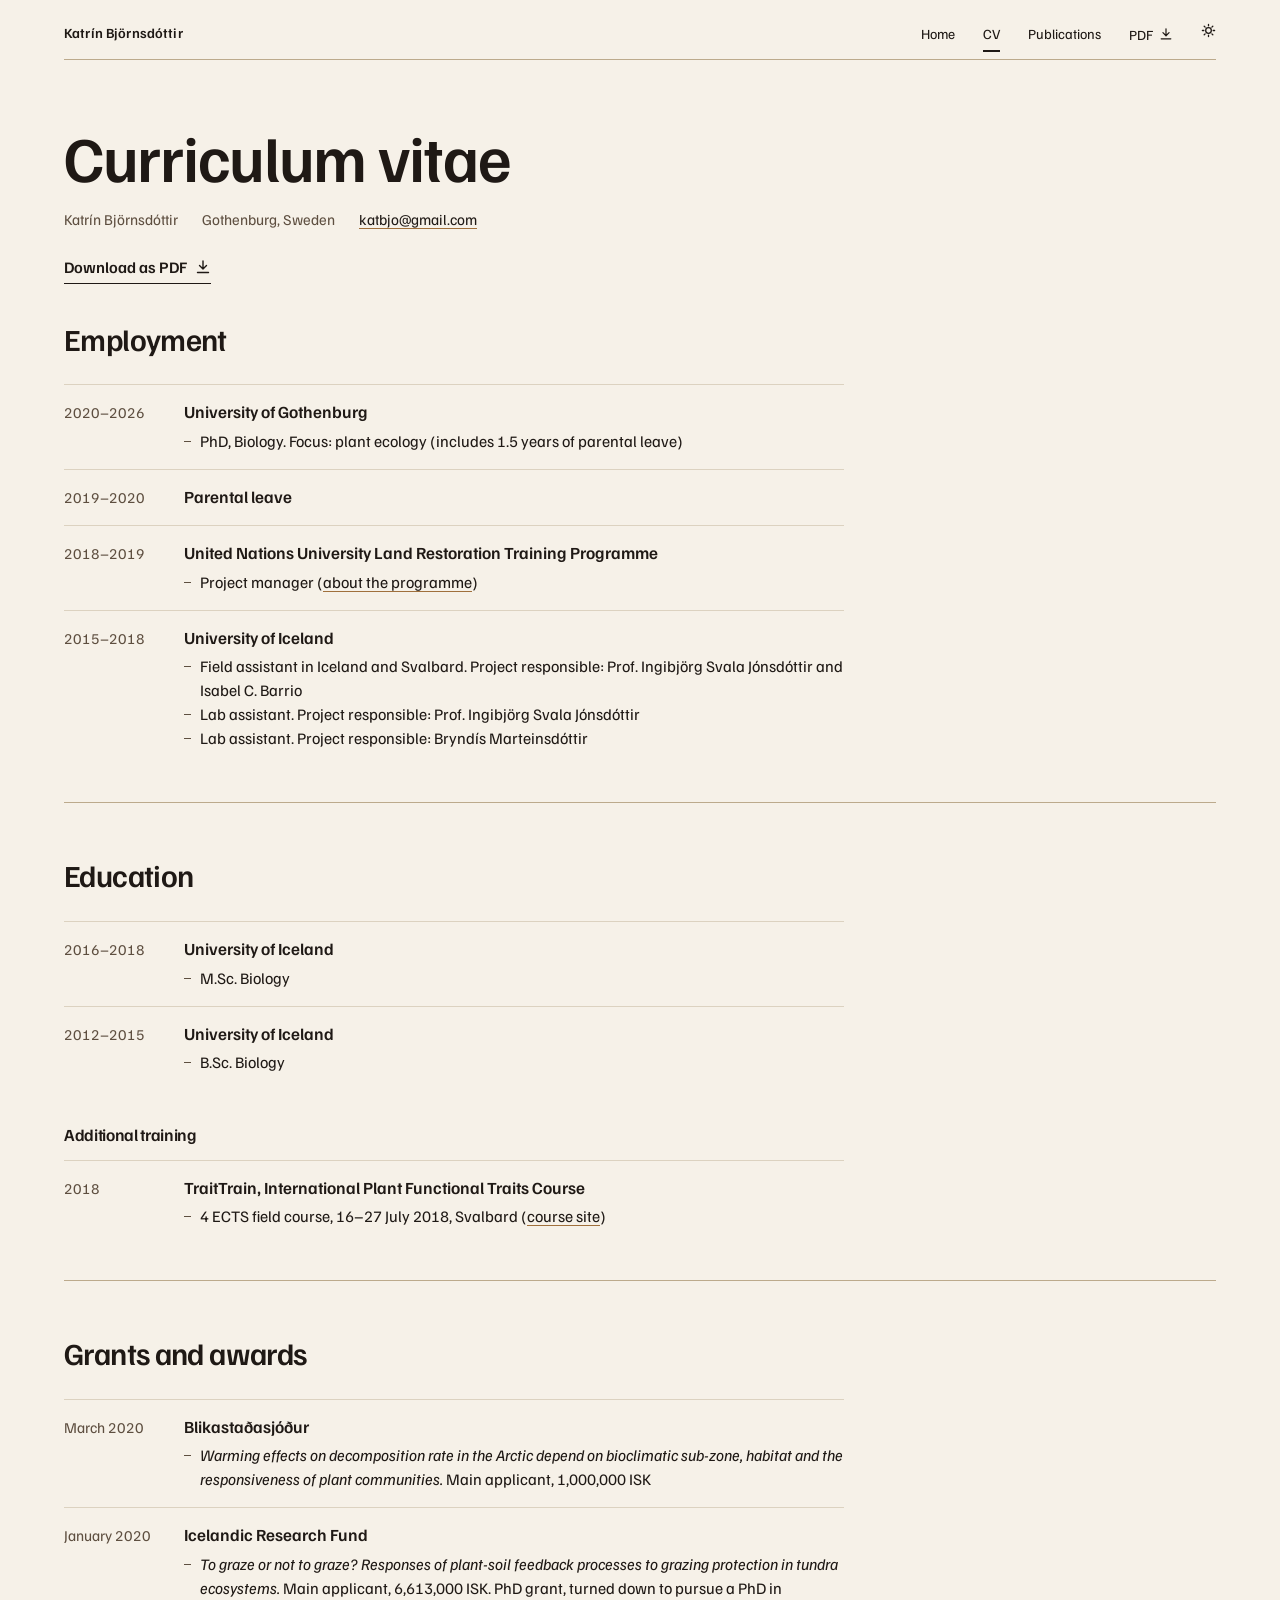
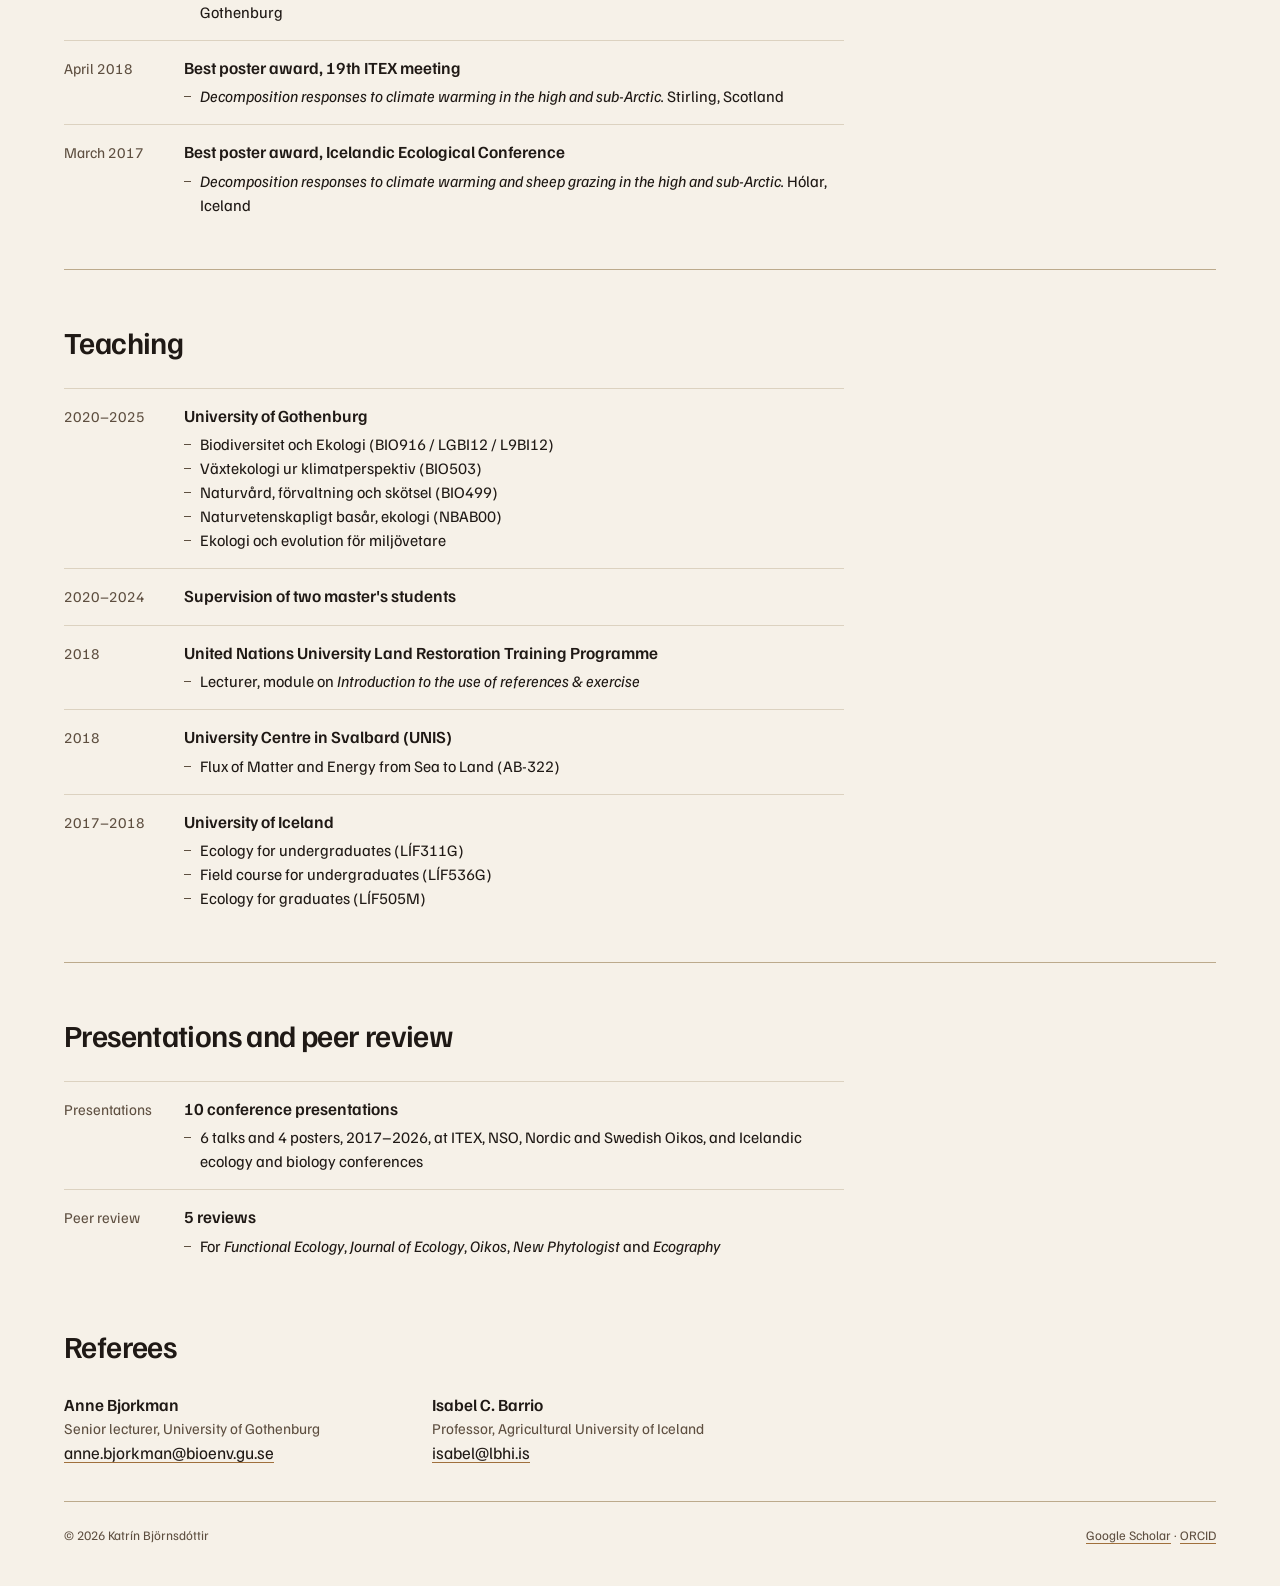
==== commit 4434f28f: "CV: education after employment, grants and awards, presentation and review summary Co-Authored-By: C" ====
--- a/cv.html
+++ b/cv.html
@@ -39,6 +39,40 @@
 </dd></div>
 </dl>
 </section>
+<section id="education">
+  <h2>Education</h2>
+  <dl class="entries">
+<div class="row"><dt>2016–2018</dt><dd><span class="org">University of Iceland</span>
+<ul><li>M.Sc. Biology</li></ul>
+</dd></div>
+<div class="row"><dt>2012–2015</dt><dd><span class="org">University of Iceland</span>
+<ul><li>B.Sc. Biology</li></ul>
+</dd></div>
+</dl>
+  <h3>Additional training</h3>
+  <dl class="entries">
+<div class="row"><dt>2018</dt><dd><span class="org">TraitTrain, International Plant Functional Traits Course</span>
+<ul><li>4 ECTS field course, 16–27 July 2018, Svalbard (<a href="https://biopraksis.w.uib.no/category/traittrain/">course site</a>)</li></ul>
+</dd></div>
+</dl>
+</section>
+<section id="grants">
+  <h2>Grants and awards</h2>
+  <dl class="entries">
+<div class="row"><dt>March 2020</dt><dd><span class="org">Blikastaðasjóður</span>
+<ul><li><i>Warming effects on decomposition rate in the Arctic depend on bioclimatic sub-zone, habitat and the responsiveness of plant communities.</i> Main applicant, 1,000,000 ISK</li></ul>
+</dd></div>
+<div class="row"><dt>January 2020</dt><dd><span class="org">Icelandic Research Fund</span>
+<ul><li><i>To graze or not to graze? Responses of plant-soil feedback processes to grazing protection in tundra ecosystems.</i> Main applicant, 6,613,000 ISK. PhD grant, turned down to pursue a PhD in Gothenburg</li></ul>
+</dd></div>
+<div class="row"><dt>April 2018</dt><dd><span class="org">Best poster award, 19th ITEX meeting</span>
+<ul><li><i>Decomposition responses to climate warming in the high and sub-Arctic.</i> Stirling, Scotland</li></ul>
+</dd></div>
+<div class="row"><dt>March 2017</dt><dd><span class="org">Best poster award, Icelandic Ecological Conference</span>
+<ul><li><i>Decomposition responses to climate warming and sheep grazing in the high and sub-Arctic.</i> Hólar, Iceland</li></ul>
+</dd></div>
+</dl>
+</section>
 <section id="teaching">
   <h2>Teaching</h2>
   <dl class="entries">
@@ -58,40 +92,15 @@
 </dd></div>
 </dl>
 </section>
-<section id="education">
-  <h2>Education</h2>
+<section id="conferences">
+  <h2>Presentations and peer review</h2>
   <dl class="entries">
-<div class="row"><dt>2016–2018</dt><dd><span class="org">University of Iceland</span>
-<ul><li>M.Sc. Biology</li></ul>
+<div class="row"><dt>Presentations</dt><dd><span class="org">10 conference presentations</span>
+<ul><li>6 talks and 4 posters, 2017–2026, at ITEX, NSO, Nordic and Swedish Oikos, and Icelandic ecology and biology conferences</li></ul>
 </dd></div>
-<div class="row"><dt>2012–2015</dt><dd><span class="org">University of Iceland</span>
-<ul><li>B.Sc. Biology</li></ul>
+<div class="row"><dt>Peer review</dt><dd><span class="org">5 reviews</span>
+<ul><li>For <i>Functional Ecology</i>, <i>Journal of Ecology</i>, <i>Oikos</i>, <i>New Phytologist</i> and <i>Ecography</i></li></ul>
 </dd></div>
-</dl>
-  <h3>Additional training</h3>
-  <dl class="entries">
-<div class="row"><dt>2018</dt><dd><span class="org">TraitTrain, International Plant Functional Traits Course</span>
-<ul><li>4 ECTS field course, 16–27 July 2018, Svalbard (<a href="https://biopraksis.w.uib.no/category/traittrain/">course site</a>)</li></ul>
-</dd></div>
-</dl>
-</section>
-<section id="conferences">
-  <h2>Conference presentations</h2>
-  <h3>Talks</h3>
-  <dl class="entries talks">
-<div class="row"><dt>2026</dt><dd><span class="authors">Björnsdóttir K, Myers-Smith I, Thomas H, …, Bjorkman A.</span> <span class="title">Tundra plant shifts driven by bryophyte loss enhance decomposition potential.</span> <span class="venue">NSO–GfÖ Conference 2026, Odense, Denmark (September).</span></dd></div>
-<div class="row"><dt>2026</dt><dd><span class="authors">Björnsdóttir K, Myers-Smith I, Thomas H, …, Bjorkman A.</span> <span class="title">Tundra plant shifts driven by bryophyte loss enhance decomposition potential.</span> <span class="venue">Icelandic Ecological Society Conference (April).</span></dd></div>
-<div class="row"><dt>2024</dt><dd><span class="authors">Björnsdóttir K, Thomas HJD, Pacheco-Riaño LC, Myers-Smith IH, Bjorkman A.</span> <span class="title">Tundra vegetation change does not alter community litter decomposability.</span> <span class="venue">21st ITEX meeting, Vancouver, Canada (April).</span></dd></div>
-<div class="row"><dt>2021</dt><dd><span class="authors">Björnsdóttir K, Barrio I, Jónsdóttir I.</span> <span class="title">Decomposition responses to climate warming and sheep grazing in the high and sub-Arctic.</span> <span class="venue">Icelandic Ecological Society Conference (October).</span></dd></div>
-<div class="row"><dt>2018</dt><dd><span class="authors">Björnsdóttir K, Barrio I, Jónsdóttir I.</span> <span class="title">Decomposition responses to climate warming in the high and sub-Arctic.</span> <span class="venue">Nordic Oikos Conference, Trondheim, Norway (February).</span></dd></div>
-<div class="row"><dt>2017</dt><dd><span class="authors">Björnsdóttir K, Barrio I, Jónsdóttir I.</span> <span class="title">Decomposition responses to climate warming and sheep grazing in the high and sub-Arctic.</span> <span class="venue">Icelandic Biology Conference, Reykjavík, Iceland (October).</span></dd></div>
-</dl>
-  <h3>Posters</h3>
-  <dl class="entries talks">
-<div class="row"><dt>2025</dt><dd><span class="authors">Björnsdóttir K, Myers-Smith I, Thomas H, …, Bjorkman A.</span> <span class="title">Climate warming-induced vegetation changes in the tundra have not yet altered community litter decomposability.</span> <span class="venue">Swedish Oikos Meeting 2025, Stockholm, Sweden (February).</span></dd></div>
-<div class="row"><dt>2024</dt><dd><span class="authors">Björnsdóttir K, Thomas HJD, Pacheco-Riaño LC, Myers-Smith IH, Bjorkman A.</span> <span class="title">Can we use plant functional traits to predict decomposition across the Arctic?</span> <span class="venue">NSO Conference 2024, Lund, Sweden (March).</span></dd></div>
-<div class="row"><dt>2018</dt><dd><span class="authors">Björnsdóttir K, Barrio I, Jónsdóttir I.</span> <span class="title">Decomposition responses to climate warming in the high and sub-Arctic.</span> <span class="venue">19th ITEX meeting, Stirling, Scotland (April). Best poster award.</span></dd></div>
-<div class="row"><dt>2017</dt><dd><span class="authors">Björnsdóttir K, Barrio I, Jónsdóttir I.</span> <span class="title">Decomposition responses to climate warming and sheep grazing in the high and sub-Arctic.</span> <span class="venue">Icelandic Ecological Conference, Hólar, Iceland (March). Best poster award.</span></dd></div>
 </dl>
   <h2 style="margin-top:56px">Referees</h2>
   <div class="refs"><div><div class="name">Anne Bjorkman</div><div class="role">Senior lecturer, University of Gothenburg</div><a href="mailto:anne.bjorkman@bioenv.gu.se">anne.bjorkman@bioenv.gu.se</a></div><div><div class="name">Isabel C. Barrio</div><div class="role">Professor, Agricultural University of Iceland</div><a href="mailto:isabel@lbhi.is">isabel@lbhi.is</a></div></div>
--- a/style.css
+++ b/style.css
@@ -116,6 +116,24 @@
   .portrait.round{width:128px;justify-self:start;order:-1}
   .hero .bg{opacity:calc(var(--bg-opacity) * .9)}
 }
+/* field photos: swipe sideways, one photo in view at a time, sized to fit one screen */
+.field{min-height:100vh;min-height:100svh;padding:32px 16px;border-top:0;display:flex;align-items:center;justify-content:center}
+.gallery{position:relative;width:min(640px,100%,calc((100svh - 64px) * 1.5))}
+.feed{display:flex;gap:16px;overflow-x:auto;scroll-snap-type:x mandatory;overscroll-behavior-x:contain;border-radius:3px;scrollbar-width:none}
+.feed::-webkit-scrollbar{display:none}
+.feed:focus-visible{outline:2px solid var(--ink);outline-offset:4px}
+.feed figure{flex:0 0 100%;margin:0;scroll-snap-align:center;scroll-snap-stop:always}
+.feed img{width:100%;aspect-ratio:3/2;object-fit:cover}
+.feed-btn{position:absolute;top:50%;transform:translateY(-50%);appearance:none;width:36px;height:36px;display:inline-flex;align-items:center;justify-content:center;border:0;border-radius:50%;background:color-mix(in srgb,var(--ground) 80%,transparent);-webkit-backdrop-filter:blur(6px);backdrop-filter:blur(6px);color:var(--ink);cursor:pointer;transition:background-color .15s var(--ease)}
+.feed-btn:hover{background:var(--ground)}
+.feed-btn[data-dir="-1"]{left:10px}
+.feed-btn[data-dir="1"]{right:10px}
+.feed-btn .ic{width:15px;height:15px}
+.scroll-cue{position:absolute;left:50%;bottom:20px;transform:translateX(-50%);z-index:1;display:inline-flex;align-items:center;gap:6px;font-size:13px;color:var(--ink-2);text-decoration:none;white-space:nowrap}
+.scroll-cue:hover{color:var(--ink)}
+.scroll-cue .ic{width:13px;height:13px}
+@media (max-width:900px){.scroll-cue{bottom:12px}}
+@media print{.field,.scroll-cue{display:none}}
 footer{border-top:1px solid var(--rule);padding:24px 0 40px;font-size:13px;color:var(--ink-2);display:flex;justify-content:space-between;gap:24px;flex-wrap:wrap}
 
 @media (max-width:900px){
@@ -136,6 +154,7 @@
   .page{padding:0}
   section{padding:18pt 0 6pt;break-inside:auto}
   h1{font-size:26pt}h2{font-size:15pt;margin-bottom:10pt}
+  h2,h3{break-after:avoid}
   dl.entries{max-width:none;grid-template-columns:78pt 1fr}
   dl.entries dt,dl.entries dd{padding:6pt 0 7pt;break-inside:avoid}
   a{text-decoration:none;color:inherit}
